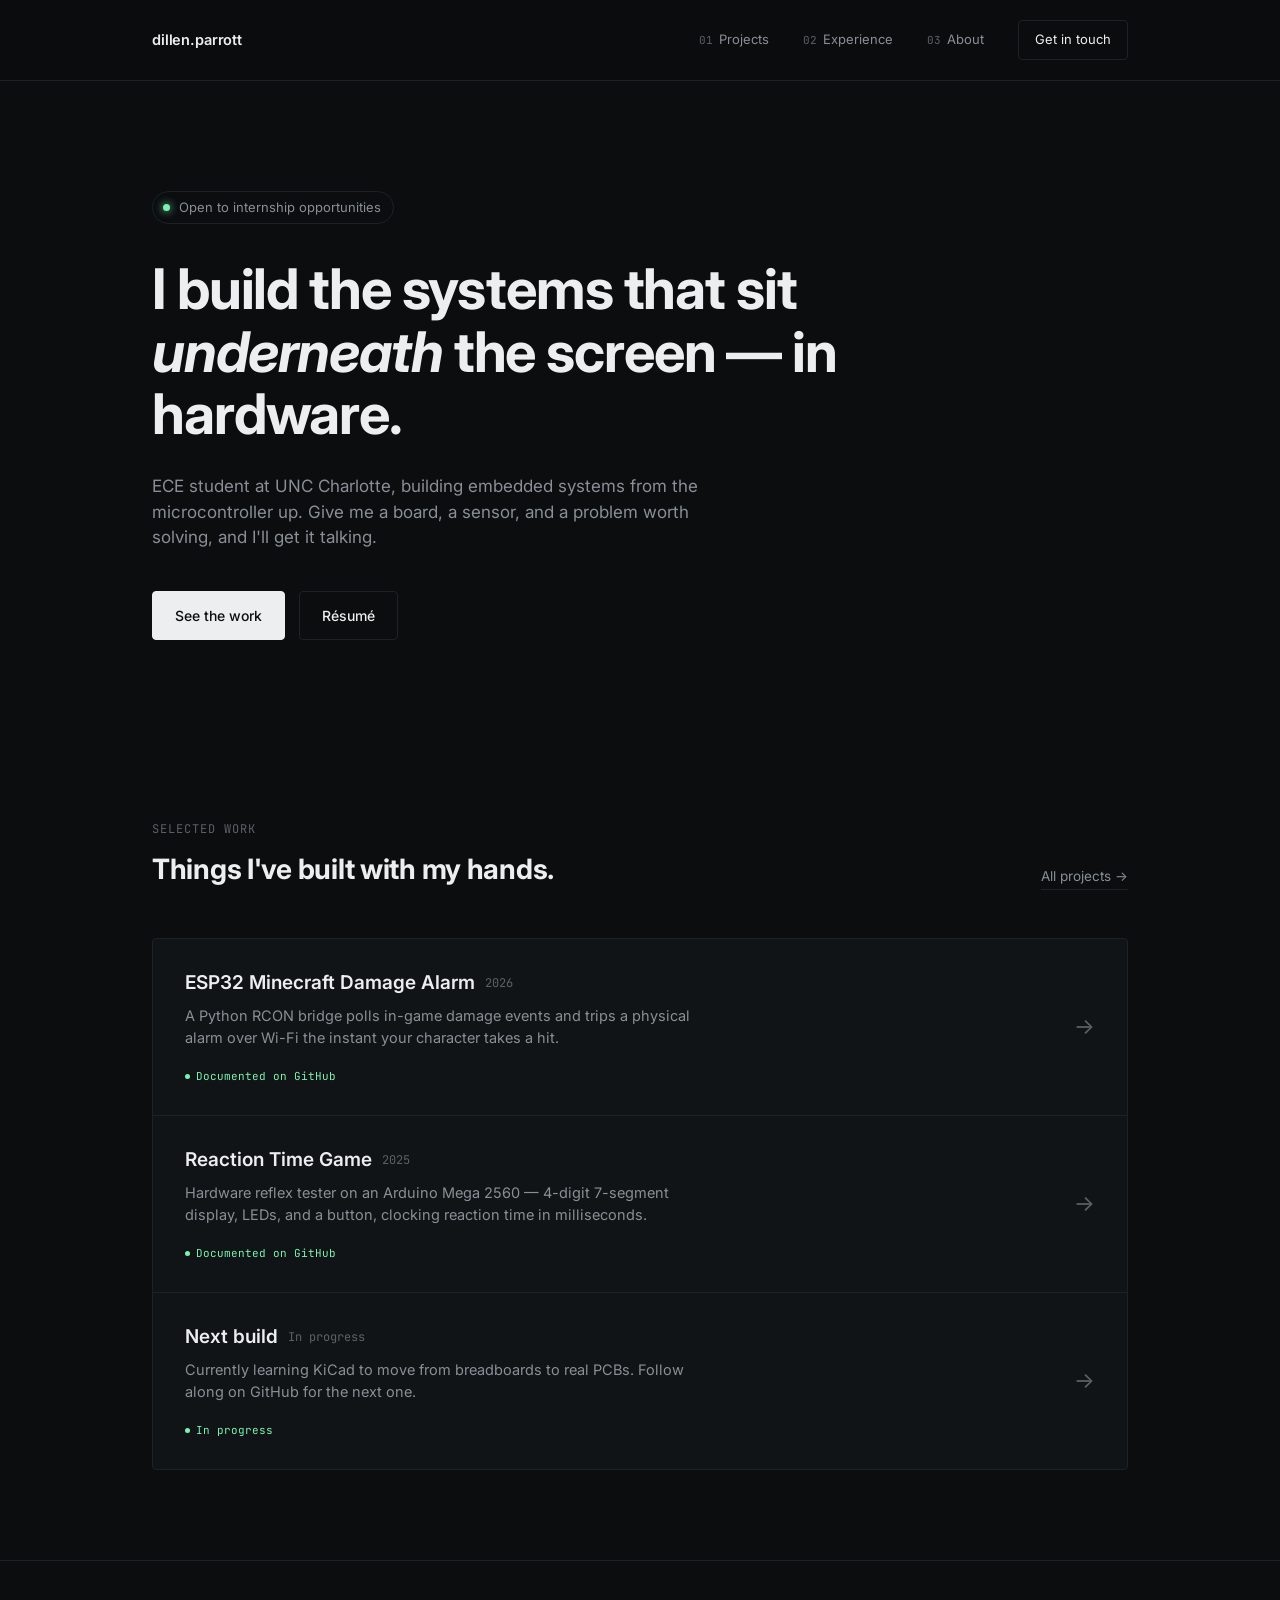
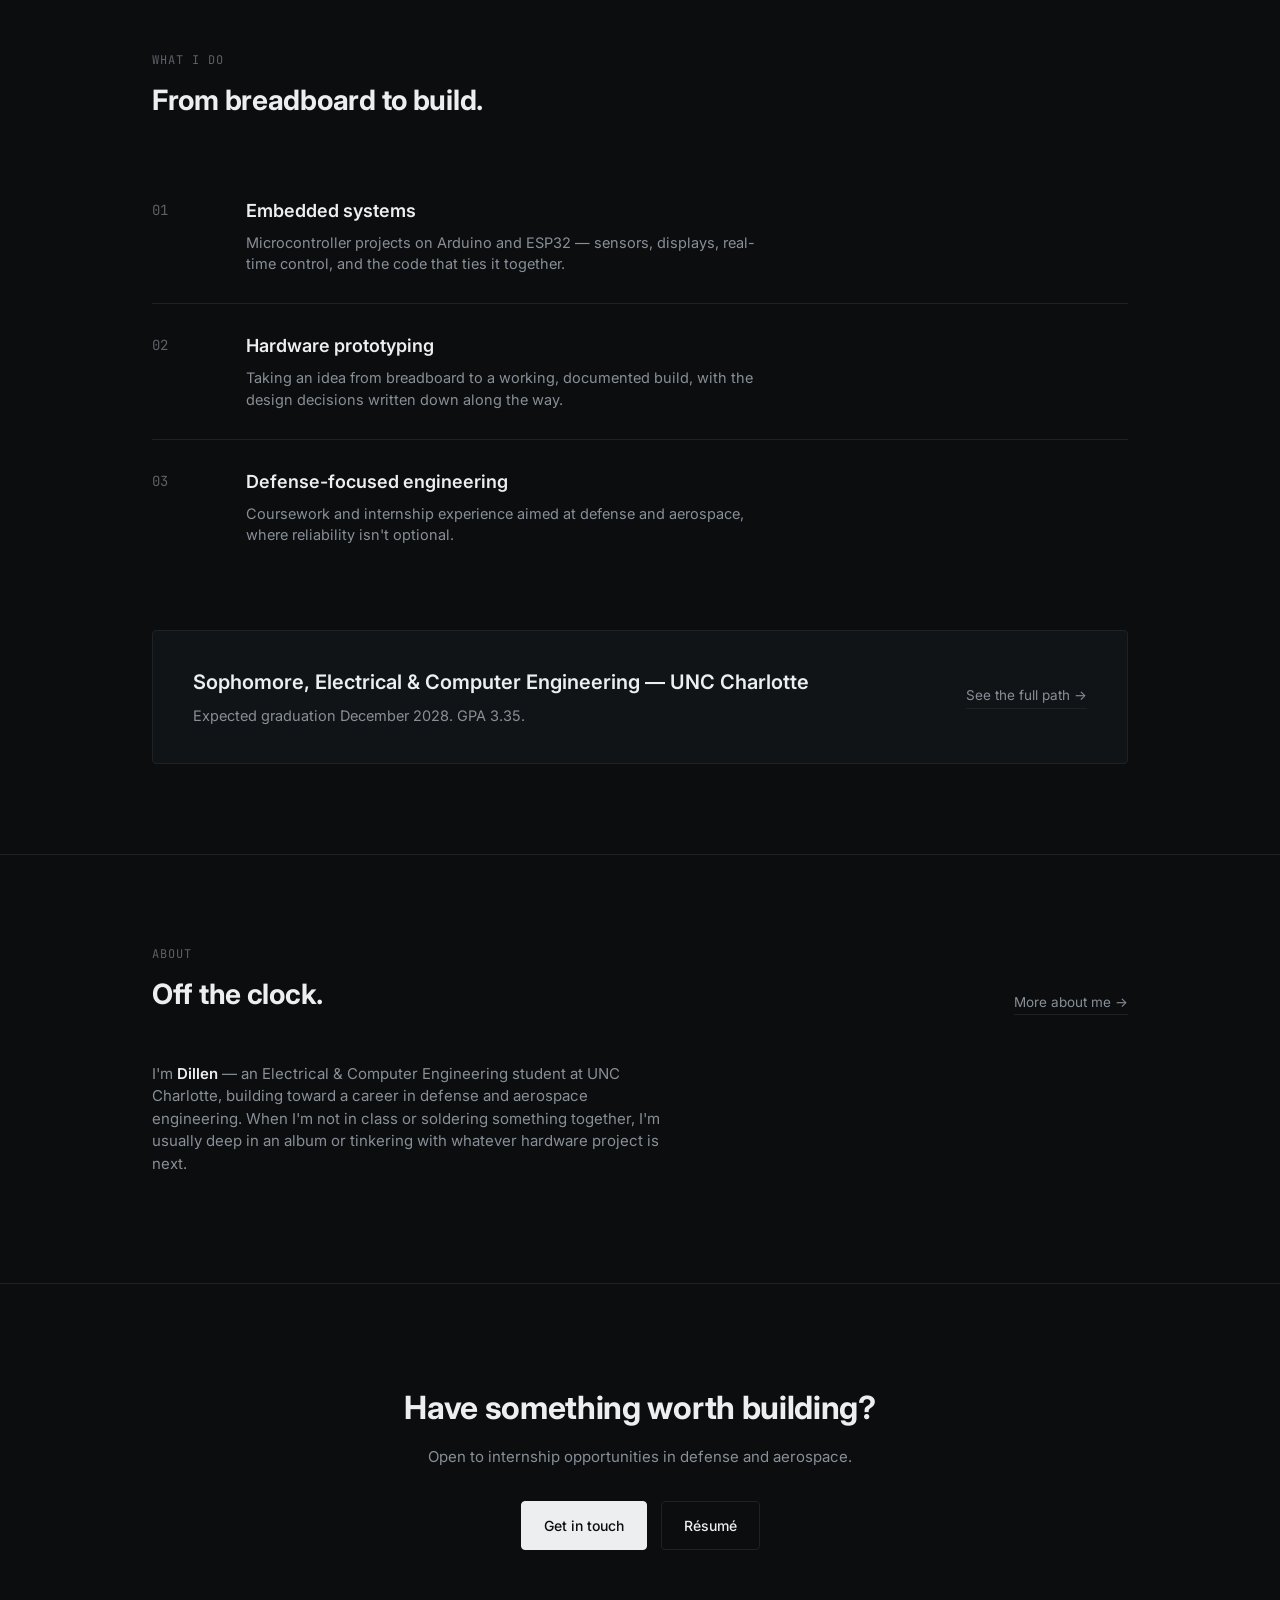
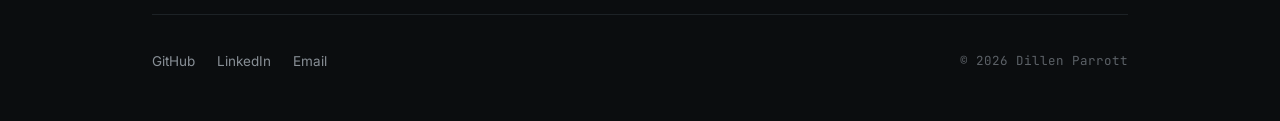
==== index.html @ 0b549629 "Add files via upload" ====
<!DOCTYPE html>
<html lang="en">
<head>
<meta charset="UTF-8">
<meta name="viewport" content="width=device-width, initial-scale=1.0">
<title>Dillen Parrott · Embedded Systems Engineer</title>
<meta name="description" content="Dillen Parrott — ECE student at UNC Charlotte building embedded systems, headed for defense and aerospace.">
<meta name="theme-color" content="#0b0d0f">
<link rel="preconnect" href="https://fonts.googleapis.com">
<link rel="preconnect" href="https://fonts.gstatic.com" crossorigin>
<link href="https://fonts.googleapis.com/css2?family=Inter:ital,wght@0,400;0,500;0,600;0,700;1,400;1,500&family=JetBrains+Mono:wght@400;500&display=swap" rel="stylesheet">
<link rel="stylesheet" href="styles.css">
</head>
<body>

<nav>
  <div class="wrap">
    <a href="index.html" class="logo">dillen.parrott</a>
    <div class="navlinks">
      <a href="projects.html" class="navlink"><span class="num">01</span>Projects</a>
      <a href="experience.html" class="navlink"><span class="num">02</span>Experience</a>
      <a href="about.html" class="navlink"><span class="num">03</span>About</a>
      <a href="#contact" class="cta">Get in touch</a>
    </div>
  </div>
</nav>

<header class="hero">
  <div class="wrap">
    <div class="status"><span class="dot"></span>Open to internship opportunities</div>
    <h1 class="headline">I build the systems that sit <em>underneath</em> the screen — in hardware.</h1>
    <p class="subhead">
      ECE student at UNC Charlotte, building embedded systems from the microcontroller up.
      Give me a board, a sensor, and a problem worth solving, and I'll get it talking.
    </p>
    <div class="hero-actions">
      <a href="projects.html" class="btn btn-primary">See the work</a>
      <a href="#contact" class="btn btn-ghost">Résumé</a>
    </div>
  </div>
</header>

<main>

<section id="projects">
  <div class="wrap">
    <div class="sec-header">
      <div>
        <div class="sec-eyebrow">Selected work</div>
        <h2 class="sec-title">Things I've built with my hands.</h2>
      </div>
      <a href="projects.html" class="sec-link">All projects →</a>
    </div>

    <div class="work-grid">
      <a href="projects.html#esp32-minecraft-alarm" class="work-item">
        <div>
          <p class="work-name">ESP32 Minecraft Damage Alarm <span class="work-year">2026</span></p>
          <p class="work-desc">A Python RCON bridge polls in-game damage events and trips a physical alarm over Wi-Fi the instant your character takes a hit.</p>
          <span class="work-status"><span class="dot"></span>Documented on GitHub</span>
        </div>
        <div class="work-arrow">→</div>
      </a>
      <a href="projects.html#reaction-time-game" class="work-item">
        <div>
          <p class="work-name">Reaction Time Game <span class="work-year">2025</span></p>
          <p class="work-desc">Hardware reflex tester on an Arduino Mega 2560 — 4-digit 7-segment display, LEDs, and a button, clocking reaction time in milliseconds.</p>
          <span class="work-status"><span class="dot"></span>Documented on GitHub</span>
        </div>
        <div class="work-arrow">→</div>
      </a>
      <a href="projects.html#next-build" class="work-item">
        <div>
          <p class="work-name">Next build <span class="work-year">In progress</span></p>
          <p class="work-desc">Currently learning KiCad to move from breadboards to real PCBs. Follow along on GitHub for the next one.</p>
          <span class="work-status"><span class="dot"></span>In progress</span>
        </div>
        <div class="work-arrow">→</div>
      </a>
    </div>
  </div>
</section>

<section id="what-i-do">
  <div class="wrap">
    <div class="sec-header">
      <div>
        <div class="sec-eyebrow">What I do</div>
        <h2 class="sec-title">From breadboard to build.</h2>
      </div>
    </div>
    <div class="do-list">
      <div class="do-item">
        <div class="do-num">01</div>
        <div>
          <p class="do-title">Embedded systems</p>
          <p class="do-desc">Microcontroller projects on Arduino and ESP32 — sensors, displays, real-time control, and the code that ties it together.</p>
        </div>
      </div>
      <div class="do-item">
        <div class="do-num">02</div>
        <div>
          <p class="do-title">Hardware prototyping</p>
          <p class="do-desc">Taking an idea from breadboard to a working, documented build, with the design decisions written down along the way.</p>
        </div>
      </div>
      <div class="do-item">
        <div class="do-num">03</div>
        <div>
          <p class="do-title">Defense-focused engineering</p>
          <p class="do-desc">Coursework and internship experience aimed at defense and aerospace, where reliability isn't optional.</p>
        </div>
      </div>
    </div>

    <div class="currently" style="margin-top:56px;">
      <div>
        <h3>Sophomore, Electrical &amp; Computer Engineering — UNC Charlotte</h3>
        <p>Expected graduation December 2028. GPA 3.35.</p>
      </div>
      <a href="experience.html" class="sec-link">See the full path →</a>
    </div>
  </div>
</section>

<section id="about-teaser">
  <div class="wrap">
    <div class="sec-header">
      <div>
        <div class="sec-eyebrow">About</div>
        <h2 class="sec-title">Off the clock.</h2>
      </div>
      <a href="about.html" class="sec-link">More about me →</a>
    </div>
    <div class="about-body">
      <p>
        I'm <strong>Dillen</strong> — an Electrical &amp; Computer Engineering student at UNC Charlotte,
        building toward a career in defense and aerospace engineering. When I'm not in class or soldering
        something together, I'm usually deep in an album or tinkering with whatever hardware project is next.
      </p>
    </div>
  </div>
</section>

</main>

<footer id="contact">
  <div class="wrap">
    <div class="footer-cta">
      <h2>Have something worth building?</h2>
      <p>Open to internship opportunities in defense and aerospace.</p>
      <div class="footer-links">
        <a href="mailto:[email protected]" class="btn btn-primary">Get in touch</a>
        <a href="#" class="btn btn-ghost">Résumé</a>
      </div>
    </div>
    <div class="foot-bottom">
      <div class="foot-social">
        <a href="#" target="_blank" rel="noopener">GitHub</a>
        <a href="#" target="_blank" rel="noopener">LinkedIn</a>
        <a href="mailto:[email protected]">Email</a>
      </div>
      <div class="copyright">© 2026 Dillen Parrott</div>
    </div>
  </div>
</footer>

</body>
</html>
---- styles.css ----
:root{
  --bg: #0b0d0f;
  --surface: #111417;
  --line: #1d2226;
  --text: #eceef0;
  --muted: #888f96;
  --muted-2: #5c6167;
  --accent: #7cf2b0;
  --radius: 4px;
  --max: 1040px;
}
*{ box-sizing:border-box; }
html{ scroll-behavior:smooth; }
body{
  margin:0;
  background:var(--bg);
  color:var(--text);
  font-family:'Inter', sans-serif;
  -webkit-font-smoothing:antialiased;
  line-height:1.5;
}
::selection{ background:var(--accent); color:#06140d; }
a{ color:inherit; text-decoration:none; }
.wrap{ max-width:var(--max); margin:0 auto; padding:0 32px; }
em{ font-style:italic; color:var(--text); }
.mono{ font-family:'JetBrains Mono', monospace; }
:focus-visible{ outline:2px solid var(--accent); outline-offset:2px; }

/* ---------------- nav ---------------- */
nav{
  position:sticky; top:0; z-index:50;
  background:rgba(11,13,15,0.82);
  backdrop-filter:blur(10px);
  border-bottom:1px solid var(--line);
}
nav .wrap{
  display:flex; align-items:center; justify-content:space-between;
  padding:20px 32px;
}
.logo{ font-weight:600; font-size:14.5px; letter-spacing:-0.01em; }
.navlinks{ display:flex; align-items:center; gap:34px; }
.navlinks a.navlink{
  font-size:13px; color:var(--muted);
  display:flex; align-items:baseline; gap:6px;
  transition:color .15s ease;
}
.navlinks a.navlink .num{ font-family:'JetBrains Mono', monospace; font-size:11px; color:var(--muted-2); }
.navlinks a.navlink:hover, .navlinks a.navlink.active{ color:var(--text); }
.navlinks a.navlink.active .num{ color:var(--accent); }
.navlinks .cta{
  font-size:13px;
  border:1px solid var(--line);
  padding:9px 16px;
  border-radius:var(--radius);
  transition:border-color .15s ease, color .15s ease;
}
.navlinks .cta:hover{ border-color:var(--accent); color:var(--accent); }
@media(max-width:760px){
  .navlinks a.navlink{ display:none; }
}

/* ---------------- hero (landing) ---------------- */
header.hero{ padding:110px 0 90px; }
.status{
  display:inline-flex; align-items:center; gap:9px;
  font-size:13px; color:var(--muted);
  margin-bottom:34px;
  padding:6px 12px 6px 10px;
  border:1px solid var(--line);
  border-radius:30px;
}
.status .dot{
  width:7px; height:7px; border-radius:50%;
  background:var(--accent);
  box-shadow:0 0 8px var(--accent);
  flex-shrink:0;
}
h1.headline{
  font-size:clamp(32px, 5.4vw, 56px);
  font-weight:700;
  line-height:1.12;
  letter-spacing:-0.02em;
  margin:0 0 28px;
  max-width:820px;
}
p.subhead{
  font-size:17px;
  color:var(--muted);
  max-width:560px;
  margin:0 0 40px;
}
.hero-actions{ display:flex; gap:14px; flex-wrap:wrap; }
.btn{
  display:inline-flex; align-items:center; gap:8px;
  padding:13px 22px;
  border-radius:var(--radius);
  font-size:14px;
  font-weight:500;
  border:1px solid var(--line);
  transition:all .18s ease;
}
.btn-primary{ background:var(--text); color:#0b0d0f; border-color:var(--text); }
.btn-primary:hover{ background:var(--accent); border-color:var(--accent); }
.btn-ghost:hover{ border-color:var(--accent); color:var(--accent); }

/* ---------------- page header (subpages) ---------------- */
header.page-head{ padding:80px 0 70px; border-bottom:1px solid var(--line); }
.back-link{
  display:inline-flex; align-items:center; gap:8px;
  font-size:13px; color:var(--muted);
  margin-bottom:28px;
  transition:color .15s ease;
}
.back-link:hover{ color:var(--accent); }
.page-eyebrow{
  font-family:'JetBrains Mono', monospace;
  font-size:12px; color:var(--muted-2);
  letter-spacing:0.08em; text-transform:uppercase;
  margin-bottom:14px;
}
h1.page-title{
  font-size:clamp(30px, 4.6vw, 46px);
  font-weight:700; letter-spacing:-0.02em;
  margin:0 0 20px;
  max-width:760px;
}
p.page-sub{ color:var(--muted); font-size:16px; max-width:600px; margin:0; }

/* ---------------- sections ---------------- */
section{ padding:90px 0; border-top:1px solid var(--line); }
main section:first-of-type{ border-top:none; }
.sec-header{
  display:flex; justify-content:space-between; align-items:flex-end;
  margin-bottom:48px; flex-wrap:wrap; gap:16px;
}
.sec-eyebrow{
  font-family:'JetBrains Mono', monospace;
  font-size:12px; color:var(--muted-2);
  letter-spacing:0.08em; text-transform:uppercase;
  margin-bottom:10px;
}
h2.sec-title{ font-size:28px; font-weight:700; letter-spacing:-0.01em; margin:0; }
.sec-link{
  font-size:13.5px; color:var(--muted);
  border-bottom:1px solid var(--line);
  padding-bottom:2px;
  white-space:nowrap;
  transition:color .15s ease, border-color .15s ease;
}
.sec-link:hover{ color:var(--accent); border-color:var(--accent); }

/* ---------------- project cards (compact, landing) ---------------- */
.work-grid{ display:grid; gap:1px; background:var(--line); border:1px solid var(--line); border-radius:var(--radius); overflow:hidden; }
.work-item{
  background:var(--surface);
  padding:30px 32px;
  display:grid;
  grid-template-columns:1fr auto;
  gap:20px;
  align-items:center;
  transition:background .15s ease;
}
.work-item:hover{ background:#151a1e; }
.work-name{ font-size:19px; font-weight:600; margin:0 0 8px; display:flex; align-items:center; gap:10px; }
.work-year{ font-family:'JetBrains Mono', monospace; font-size:12px; color:var(--muted-2); font-weight:400; }
.work-desc{ color:var(--muted); font-size:14.5px; margin:0 0 12px; max-width:520px; }
.work-status{
  font-family:'JetBrains Mono', monospace;
  font-size:11px; color:var(--accent);
  display:inline-flex; align-items:center; gap:6px;
}
.work-status .dot{ width:5px; height:5px; border-radius:50%; background:var(--accent); }
.work-arrow{
  font-size:22px; color:var(--muted-2);
  transition:transform .18s ease, color .18s ease;
}
.work-item:hover .work-arrow{ transform:translateX(4px); color:var(--accent); }

/* ---------------- project articles (projects.html, in-depth) ---------------- */
.project-article{
  padding:56px 0;
  border-bottom:1px solid var(--line);
  display:grid;
  grid-template-columns:220px 1fr;
  gap:48px;
}
.project-article:last-child{ border-bottom:none; }
.project-meta{ display:flex; flex-direction:column; gap:14px; }
.project-meta .work-status{ order:2; }
.project-year{ font-family:'JetBrains Mono', monospace; font-size:12.5px; color:var(--muted-2); }
.project-links{ display:flex; flex-direction:column; gap:10px; margin-top:8px; }
.project-links a{
  font-size:13px; color:var(--text);
  border:1px solid var(--line);
  padding:9px 14px;
  border-radius:var(--radius);
  text-align:center;
  transition:border-color .15s ease, color .15s ease;
}
.project-links a:hover{ border-color:var(--accent); color:var(--accent); }
.project-title{ font-size:24px; font-weight:700; letter-spacing:-0.01em; margin:0 0 16px; }
.project-body p{ color:var(--muted); font-size:15px; margin:0 0 16px; max-width:620px; }
.project-body strong{ color:var(--text); font-weight:600; }
.project-tags{ display:flex; gap:8px; flex-wrap:wrap; margin:18px 0 4px; }
.ptag{
  font-family:'JetBrains Mono', monospace;
  font-size:11px; color:var(--accent);
  background:rgba(124,242,176,0.08);
  border:1px solid #234034;
  padding:4px 10px; border-radius:20px;
}
.project-sub{ font-size:13px; color:var(--muted-2); text-transform:uppercase; letter-spacing:0.06em; margin:22px 0 8px; font-family:'JetBrains Mono', monospace; }
@media(max-width:760px){
  .project-article{ grid-template-columns:1fr; gap:20px; }
}

/* ---------------- what I do ---------------- */
.do-list{ display:flex; flex-direction:column; }
.do-item{
  display:grid; grid-template-columns:70px 1fr; gap:24px;
  padding:28px 0; border-bottom:1px solid var(--line);
}
.do-item:last-child{ border-bottom:none; }
.do-num{ font-family:'JetBrains Mono', monospace; color:var(--muted-2); font-size:14px; padding-top:3px; }
.do-title{ font-size:18px; font-weight:600; margin:0 0 8px; }
.do-desc{ color:var(--muted); font-size:14.5px; max-width:520px; margin:0; }

/* ---------------- currently / callout bar ---------------- */
.currently{
  display:grid; grid-template-columns:1fr auto;
  align-items:center; gap:24px;
  background:var(--surface);
  border:1px solid var(--line);
  border-radius:var(--radius);
  padding:36px 40px;
}
.currently h3{ font-size:20px; margin:0 0 8px; font-weight:600; }
.currently p{ color:var(--muted); margin:0; font-size:14.5px; max-width:480px; }

/* ---------------- about ---------------- */
.about-grid{ display:grid; grid-template-columns:1.3fr 1fr; gap:60px; }
.about-body p{ color:var(--muted); margin:0 0 18px; font-size:15px; max-width:520px; }
.about-body strong{ color:var(--text); font-weight:600; }
.fact-list{ display:flex; flex-direction:column; gap:0; }
.fact{ padding:16px 0; border-bottom:1px solid var(--line); display:flex; justify-content:space-between; gap:16px; }
.fact:first-child{ padding-top:0; }
.fact:last-child{ border-bottom:none; }
.fact .k{ color:var(--muted-2); font-size:13px; font-family:'JetBrains Mono', monospace; }
.fact .v{ font-size:13.5px; font-weight:500; text-align:right; }
@media(max-width:760px){ .about-grid{ grid-template-columns:1fr; } }

.interest-grid{ display:grid; grid-template-columns:repeat(auto-fit, minmax(220px,1fr)); gap:1px; background:var(--line); border:1px solid var(--line); border-radius:var(--radius); overflow:hidden; margin-top:8px; }
.interest{ background:var(--surface); padding:26px 28px; }
.interest h3{ font-size:16px; margin:0 0 8px; font-weight:600; }
.interest p{ color:var(--muted); font-size:14px; margin:0; }

/* ---------------- experience timeline ---------------- */
.tl{ display:flex; flex-direction:column; }
.tl-item{ display:grid; grid-template-columns:150px 1fr; gap:24px; padding:26px 0; border-bottom:1px solid var(--line); }
.tl-item:last-child{ border-bottom:none; }
.tl-date{ font-family:'JetBrains Mono', monospace; color:var(--muted-2); font-size:12.5px; padding-top:3px; }
.tl-role{ font-size:17px; font-weight:600; margin:0 0 4px; }
.tl-org{ font-size:13px; color:var(--muted); margin:0 0 10px; }
.tl-desc{ color:var(--muted); font-size:14.5px; margin:0 0 14px; max-width:560px; }
.tl-skills{ display:flex; gap:8px; flex-wrap:wrap; }
@media(max-width:600px){ .tl-item{ grid-template-columns:1fr; gap:4px; } }

/* ---------------- expanded experience article (experience.html) ---------------- */
.tl-item.expanded{ grid-template-columns:150px 1fr; }
.tl-item.expanded .tl-desc{ max-width:620px; }
.tl-bullets{ margin:12px 0 16px; padding-left:18px; color:var(--muted); font-size:14.5px; }
.tl-bullets li{ margin-bottom:6px; }

/* ---------------- footer ---------------- */
footer{ padding:100px 0 50px; border-top:1px solid var(--line); }
.footer-cta{ text-align:center; margin-bottom:64px; }
.footer-cta h2{ font-size:32px; font-weight:700; letter-spacing:-0.01em; margin:0 0 14px; }
.footer-cta p{ color:var(--muted); font-size:15px; margin:0 0 32px; }
.footer-links{ display:flex; justify-content:center; gap:14px; flex-wrap:wrap; }
.foot-bottom{
  display:flex; justify-content:space-between; align-items:center;
  padding-top:36px; margin-top:36px; border-top:1px solid var(--line);
  flex-wrap:wrap; gap:14px;
}
.foot-social{ display:flex; gap:22px; }
.foot-social a{ font-size:13.5px; color:var(--muted); transition:color .15s ease; }
.foot-social a:hover{ color:var(--accent); }
.copyright{ font-size:12.5px; color:var(--muted-2); font-family:'JetBrains Mono', monospace; }

@media(max-width:600px){
  .work-item{ grid-template-columns:1fr; }
  .work-arrow{ display:none; }
  .currently{ grid-template-columns:1fr; }
}
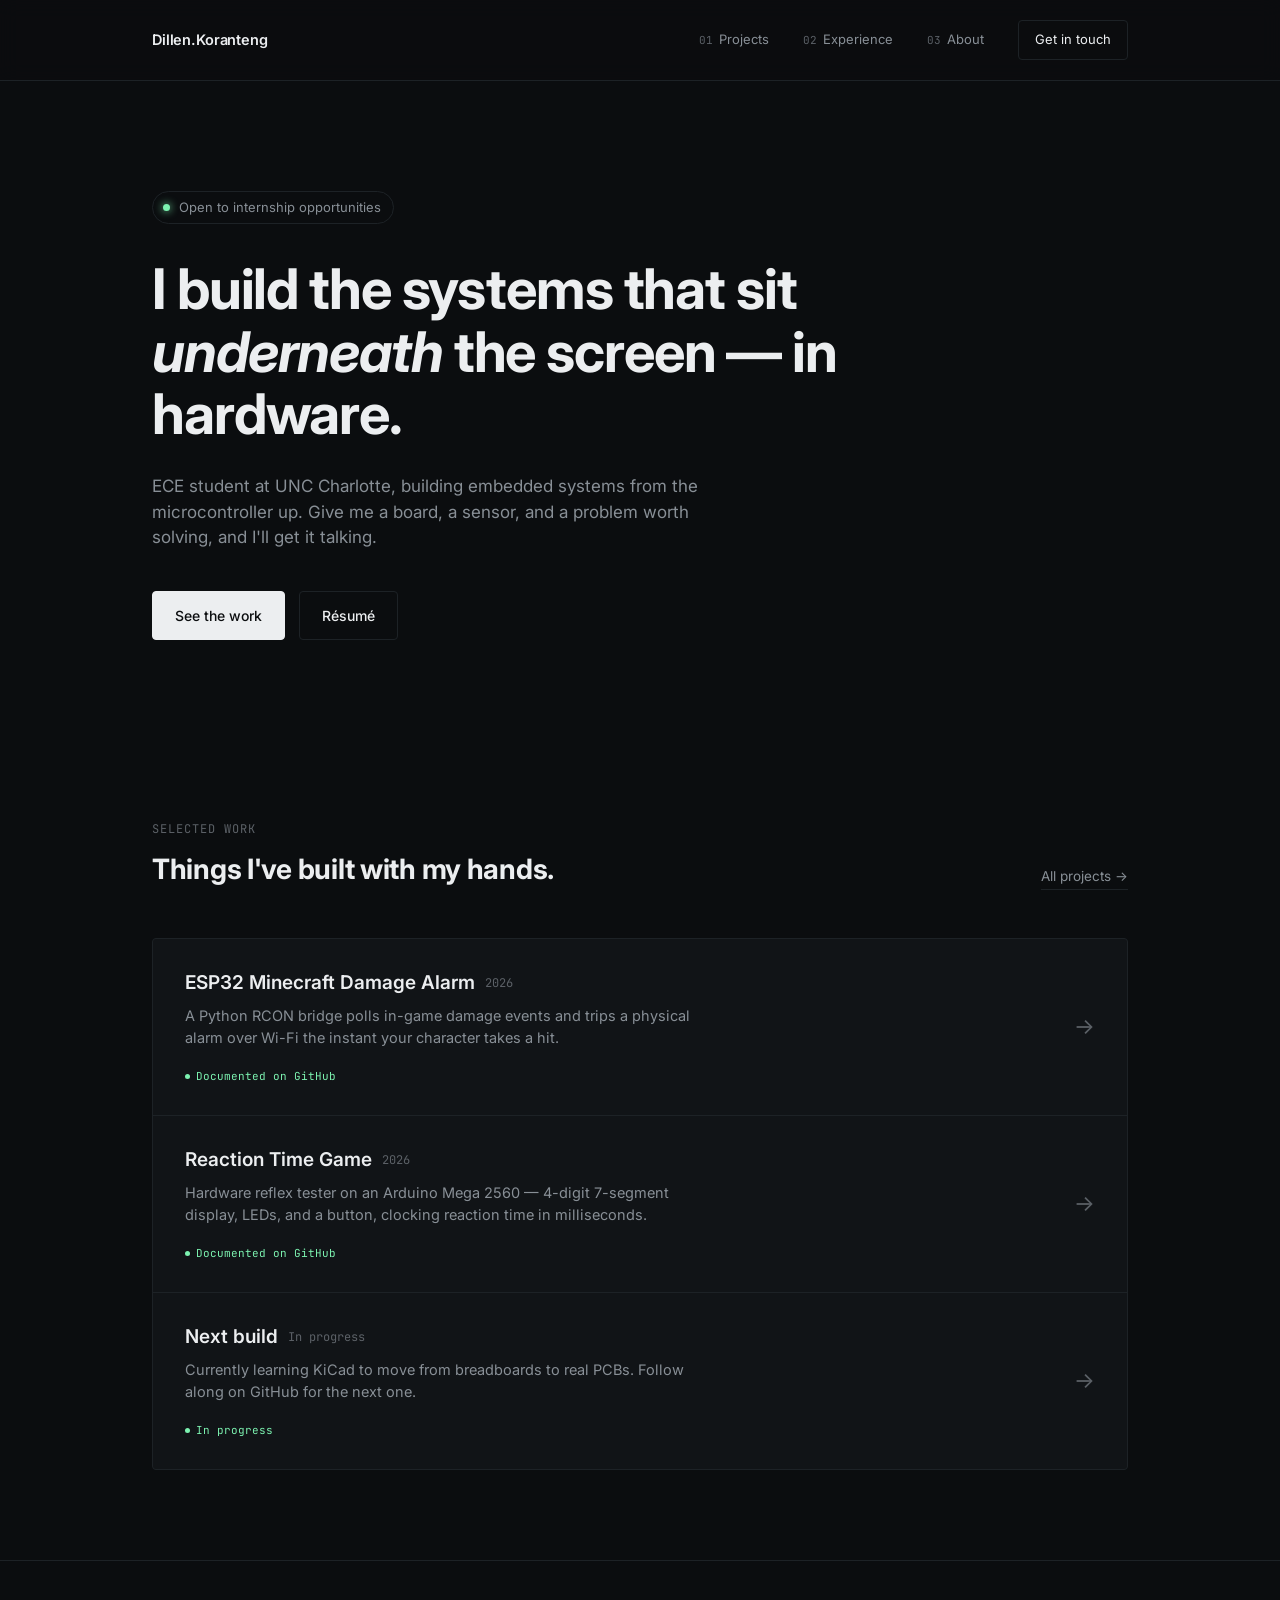
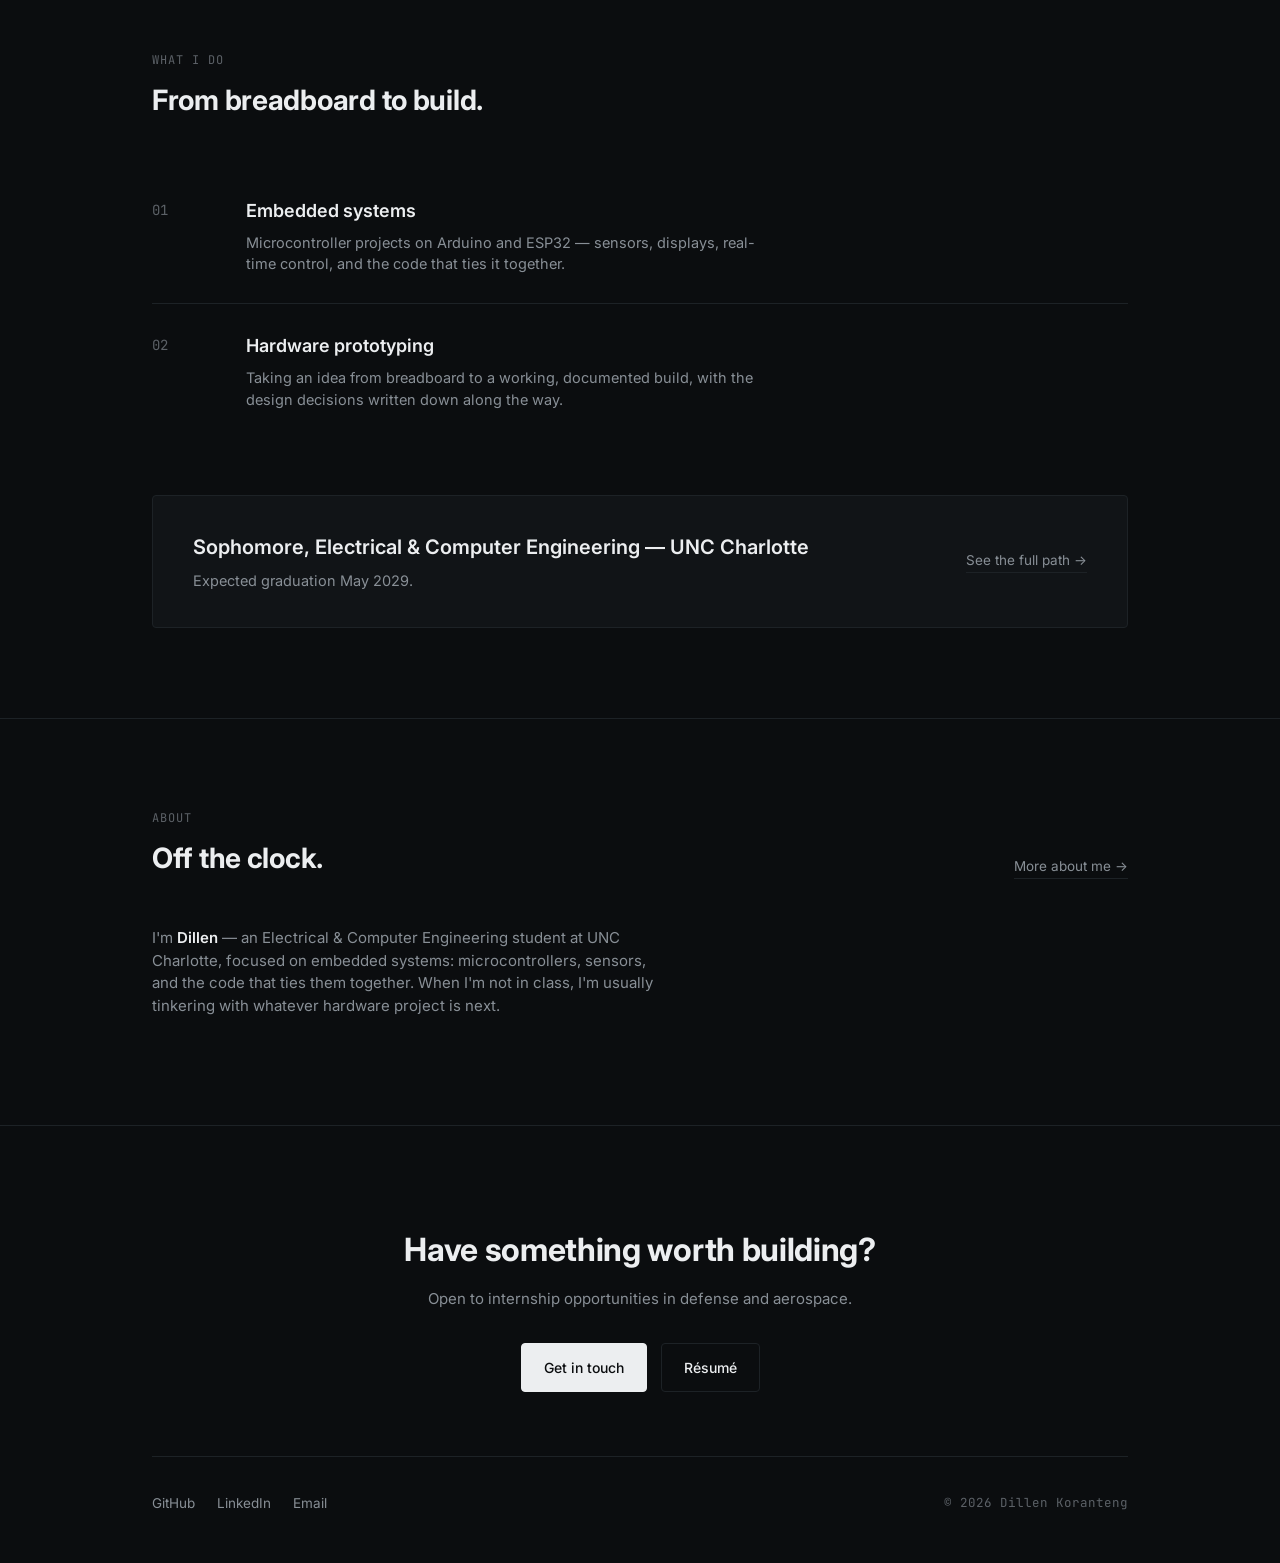
==== commit 65e2551c: "Update name and graduation year in index.html" ====
--- a/index.html
+++ b/index.html
@@ -3,8 +3,8 @@
 <head>
 <meta charset="UTF-8">
 <meta name="viewport" content="width=device-width, initial-scale=1.0">
-<title>Dillen Parrott · Embedded Systems Engineer</title>
-<meta name="description" content="Dillen Parrott — ECE student at UNC Charlotte building embedded systems, headed for defense and aerospace.">
+<title>Dillen Koranteng · Embedded Systems Engineer</title>
+<meta name="description" content="Dillen Koranteng — ECE student at UNC Charlotte building embedded systems, headed for defense and aerospace.">
 <meta name="theme-color" content="#0b0d0f">
 <link rel="preconnect" href="https://fonts.googleapis.com">
 <link rel="preconnect" href="https://fonts.gstatic.com" crossorigin>
@@ -15,7 +15,7 @@
 
 <nav>
   <div class="wrap">
-    <a href="index.html" class="logo">dillen.parrott</a>
+    <a href="index.html" class="logo">Dillen.Koranteng</a>
     <div class="navlinks">
       <a href="projects.html" class="navlink"><span class="num">01</span>Projects</a>
       <a href="experience.html" class="navlink"><span class="num">02</span>Experience</a>
@@ -63,7 +63,7 @@
       </a>
       <a href="projects.html#reaction-time-game" class="work-item">
         <div>
-          <p class="work-name">Reaction Time Game <span class="work-year">2025</span></p>
+          <p class="work-name">Reaction Time Game <span class="work-year">2026</span></p>
           <p class="work-desc">Hardware reflex tester on an Arduino Mega 2560 — 4-digit 7-segment display, LEDs, and a button, clocking reaction time in milliseconds.</p>
           <span class="work-status"><span class="dot"></span>Documented on GitHub</span>
         </div>
@@ -104,19 +104,12 @@
           <p class="do-desc">Taking an idea from breadboard to a working, documented build, with the design decisions written down along the way.</p>
         </div>
       </div>
-      <div class="do-item">
-        <div class="do-num">03</div>
-        <div>
-          <p class="do-title">Defense-focused engineering</p>
-          <p class="do-desc">Coursework and internship experience aimed at defense and aerospace, where reliability isn't optional.</p>
-        </div>
-      </div>
     </div>
 
     <div class="currently" style="margin-top:56px;">
       <div>
         <h3>Sophomore, Electrical &amp; Computer Engineering — UNC Charlotte</h3>
-        <p>Expected graduation December 2028. GPA 3.35.</p>
+        <p>Expected graduation May 2029.</p>
       </div>
       <a href="experience.html" class="sec-link">See the full path →</a>
     </div>
@@ -135,8 +128,8 @@
     <div class="about-body">
       <p>
         I'm <strong>Dillen</strong> — an Electrical &amp; Computer Engineering student at UNC Charlotte,
-        building toward a career in defense and aerospace engineering. When I'm not in class or soldering
-        something together, I'm usually deep in an album or tinkering with whatever hardware project is next.
+        focused on embedded systems: microcontrollers, sensors, and the code that ties them together.
+        When I'm not in class, I'm usually tinkering with whatever hardware project is next.
       </p>
     </div>
   </div>
@@ -160,7 +153,7 @@
         <a href="#" target="_blank" rel="noopener">LinkedIn</a>
         <a href="mailto:[email protected]">Email</a>
       </div>
-      <div class="copyright">© 2026 Dillen Parrott</div>
+      <div class="copyright">© 2026 Dillen Koranteng</div>
     </div>
   </div>
 </footer>
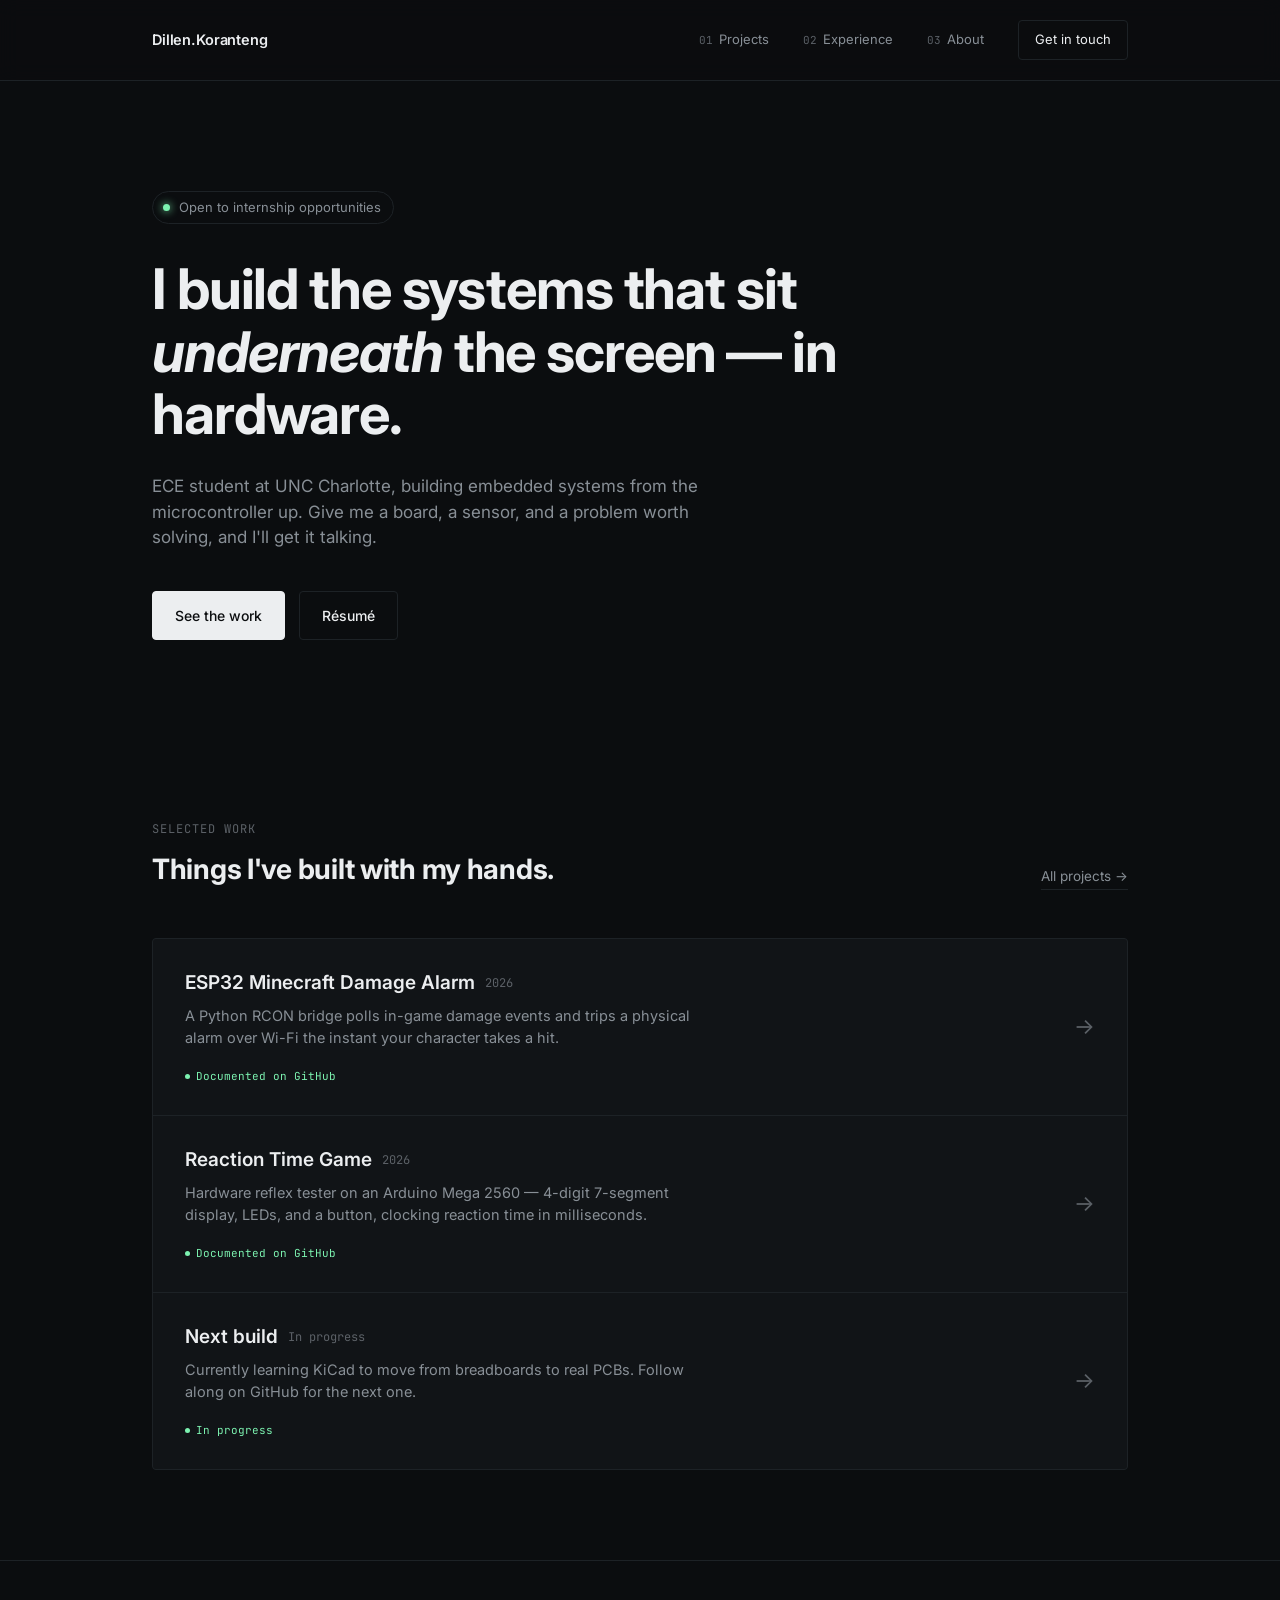
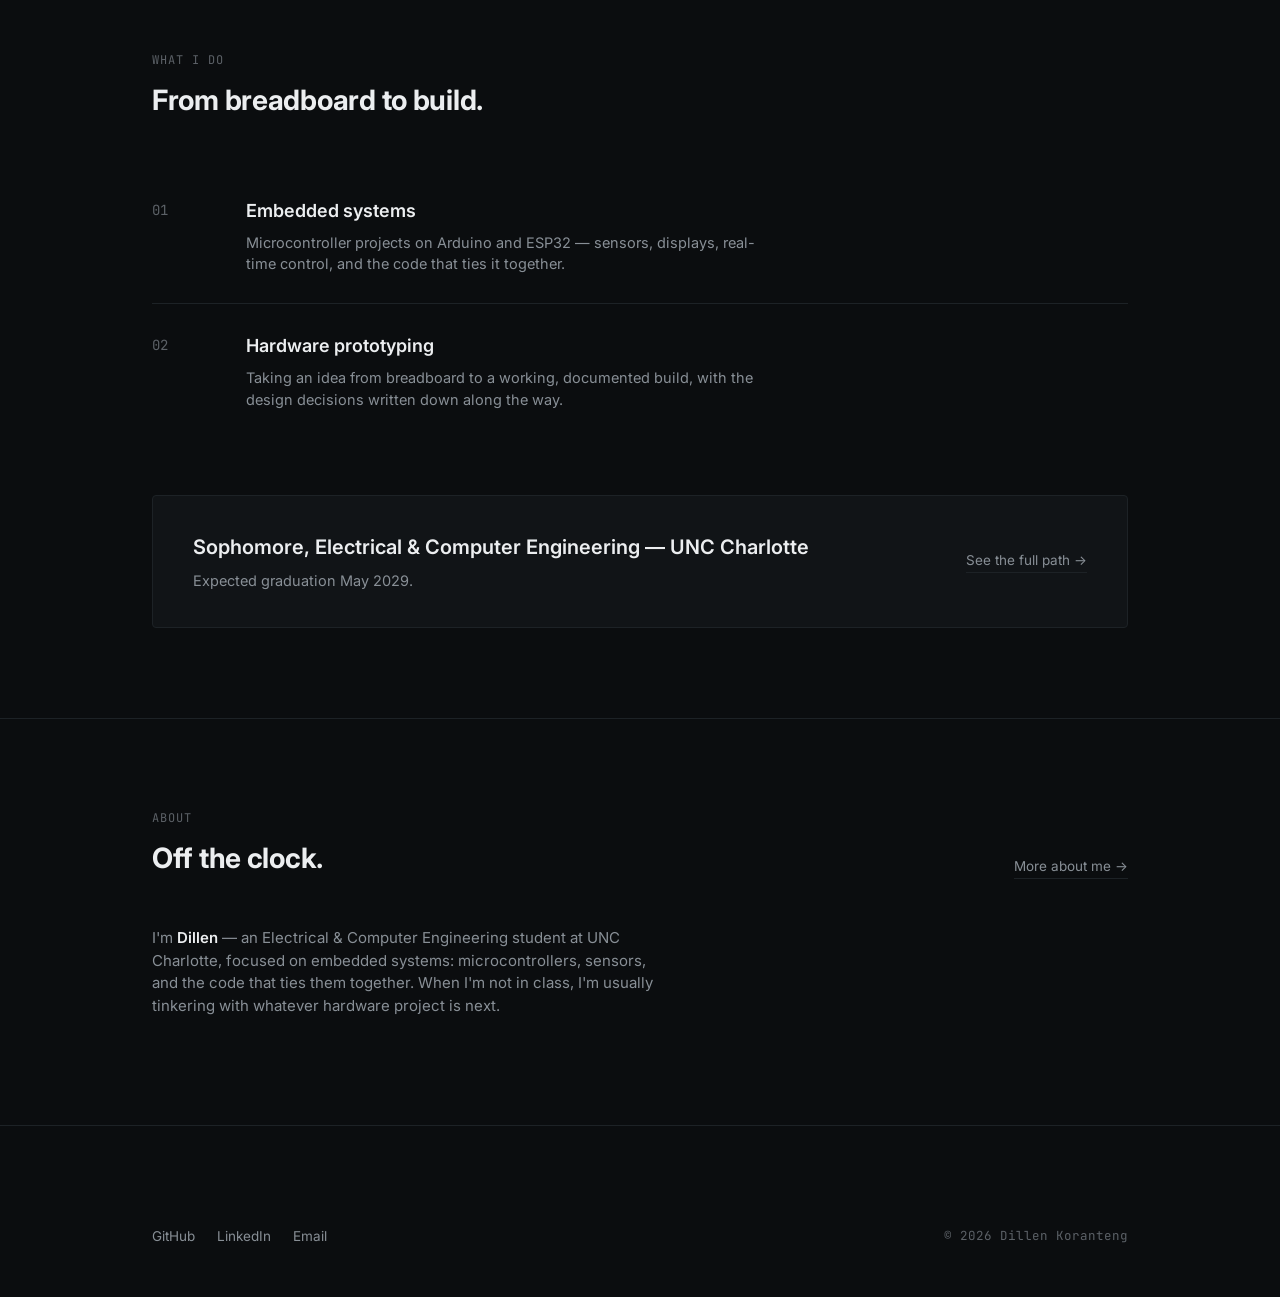
==== commit 29b31f50: "Update footer Removed internship opportunity section from footer." ====
--- a/index.html
+++ b/index.html
@@ -139,19 +139,11 @@
 
 <footer id="contact">
   <div class="wrap">
-    <div class="footer-cta">
-      <h2>Have something worth building?</h2>
-      <p>Open to internship opportunities in defense and aerospace.</p>
-      <div class="footer-links">
-        <a href="mailto:[email protected]" class="btn btn-primary">Get in touch</a>
-        <a href="#" class="btn btn-ghost">Résumé</a>
-      </div>
-    </div>
-    <div class="foot-bottom">
+    <div class="foot-bottom" style="margin-top:0; padding-top:0; border-top:none;">
       <div class="foot-social">
-        <a href="#" target="_blank" rel="noopener">GitHub</a>
-        <a href="#" target="_blank" rel="noopener">LinkedIn</a>
-        <a href="mailto:[email protected]">Email</a>
+        <a href="https://github.com/Justdillenk" target="_blank" rel="noopener">GitHub</a>
+        <a href="https://www.linkedin.com/in/dillen-koranteng/" target="_blank" rel="noopener">LinkedIn</a>
+        <a href="mailto:dillenkoranteng@gmail.com">Email</a>
       </div>
       <div class="copyright">© 2026 Dillen Koranteng</div>
     </div>
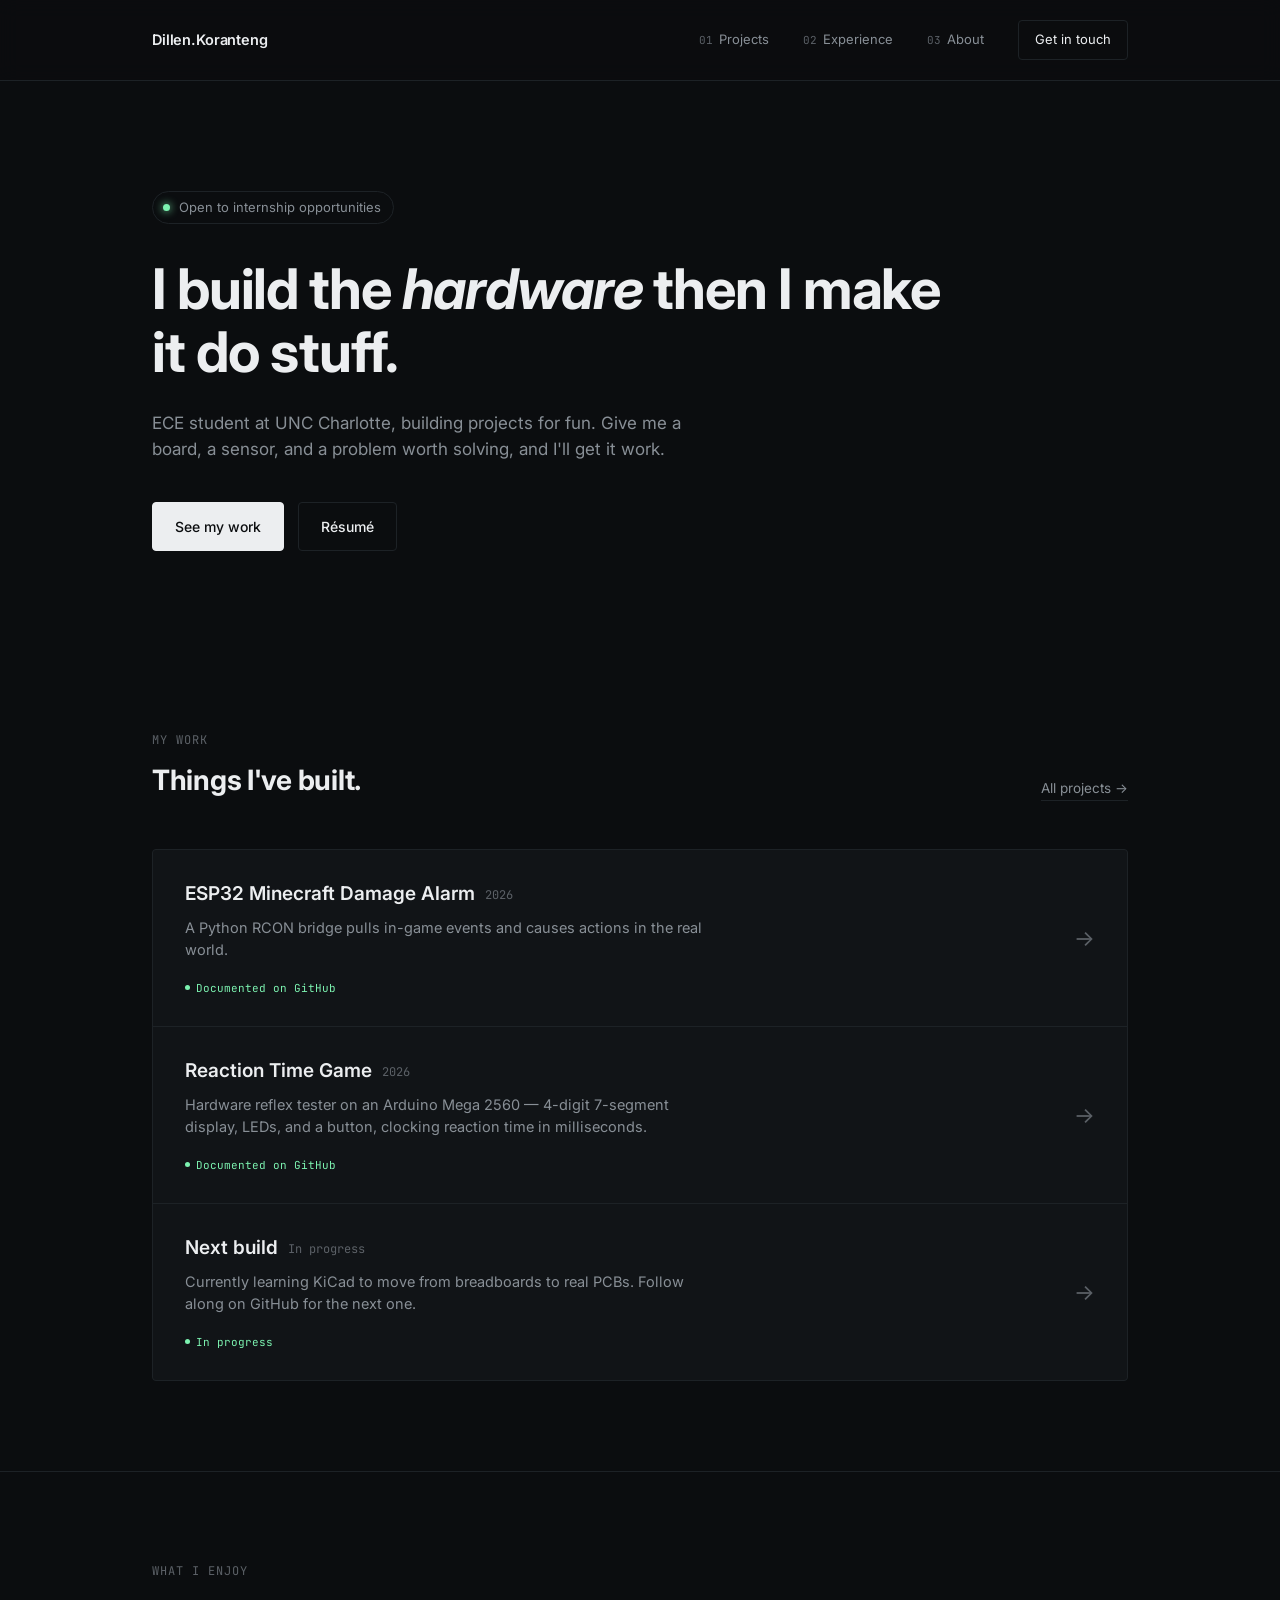
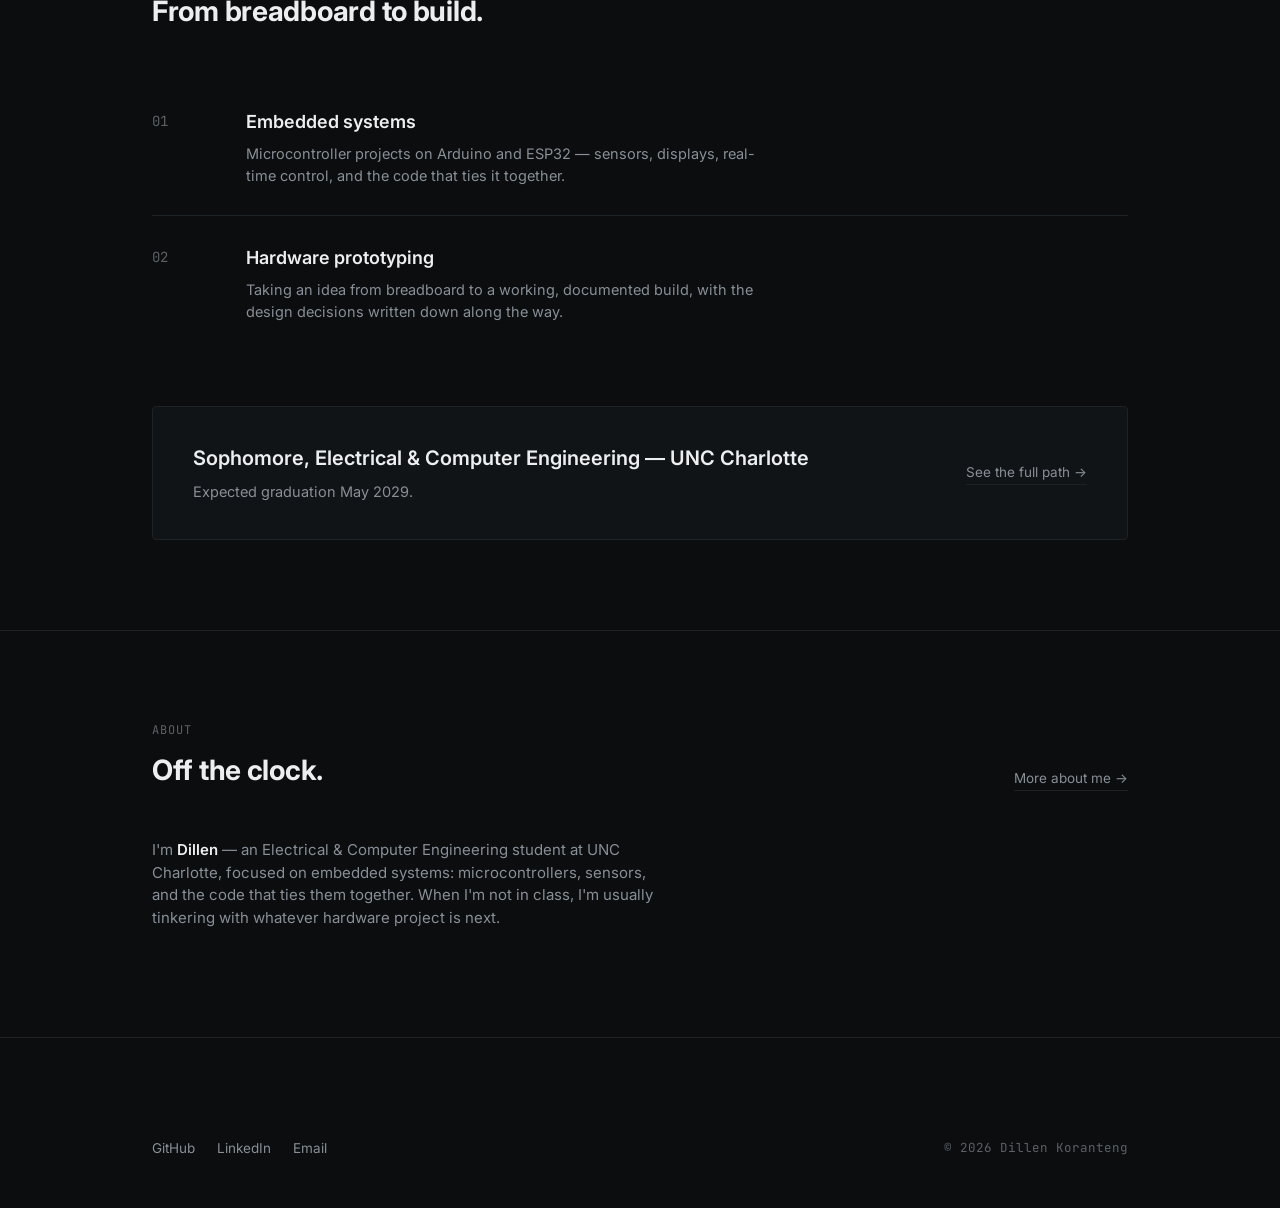
==== commit 16d756dd: "Update content and phrasing in index.html" ====
--- a/index.html
+++ b/index.html
@@ -28,13 +28,13 @@
 <header class="hero">
   <div class="wrap">
     <div class="status"><span class="dot"></span>Open to internship opportunities</div>
-    <h1 class="headline">I build the systems that sit <em>underneath</em> the screen — in hardware.</h1>
+    <h1 class="headline">I build the <em>hardware</em> then I make it do stuff.</h1>
     <p class="subhead">
-      ECE student at UNC Charlotte, building embedded systems from the microcontroller up.
-      Give me a board, a sensor, and a problem worth solving, and I'll get it talking.
+      ECE student at UNC Charlotte, building projects for fun.
+      Give me a board, a sensor, and a problem worth solving, and I'll get it work.
     </p>
     <div class="hero-actions">
-      <a href="projects.html" class="btn btn-primary">See the work</a>
+      <a href="projects.html" class="btn btn-primary">See my work</a>
       <a href="#contact" class="btn btn-ghost">Résumé</a>
     </div>
   </div>
@@ -46,8 +46,8 @@
   <div class="wrap">
     <div class="sec-header">
       <div>
-        <div class="sec-eyebrow">Selected work</div>
-        <h2 class="sec-title">Things I've built with my hands.</h2>
+        <div class="sec-eyebrow">My work</div>
+        <h2 class="sec-title">Things I've built.</h2>
       </div>
       <a href="projects.html" class="sec-link">All projects →</a>
     </div>
@@ -56,7 +56,7 @@
       <a href="projects.html#esp32-minecraft-alarm" class="work-item">
         <div>
           <p class="work-name">ESP32 Minecraft Damage Alarm <span class="work-year">2026</span></p>
-          <p class="work-desc">A Python RCON bridge polls in-game damage events and trips a physical alarm over Wi-Fi the instant your character takes a hit.</p>
+          <p class="work-desc">A Python RCON bridge pulls in-game events and causes actions in the real world.</p>
           <span class="work-status"><span class="dot"></span>Documented on GitHub</span>
         </div>
         <div class="work-arrow">→</div>
@@ -85,7 +85,7 @@
   <div class="wrap">
     <div class="sec-header">
       <div>
-        <div class="sec-eyebrow">What I do</div>
+        <div class="sec-eyebrow">What I enjoy</div>
         <h2 class="sec-title">From breadboard to build.</h2>
       </div>
     </div>
